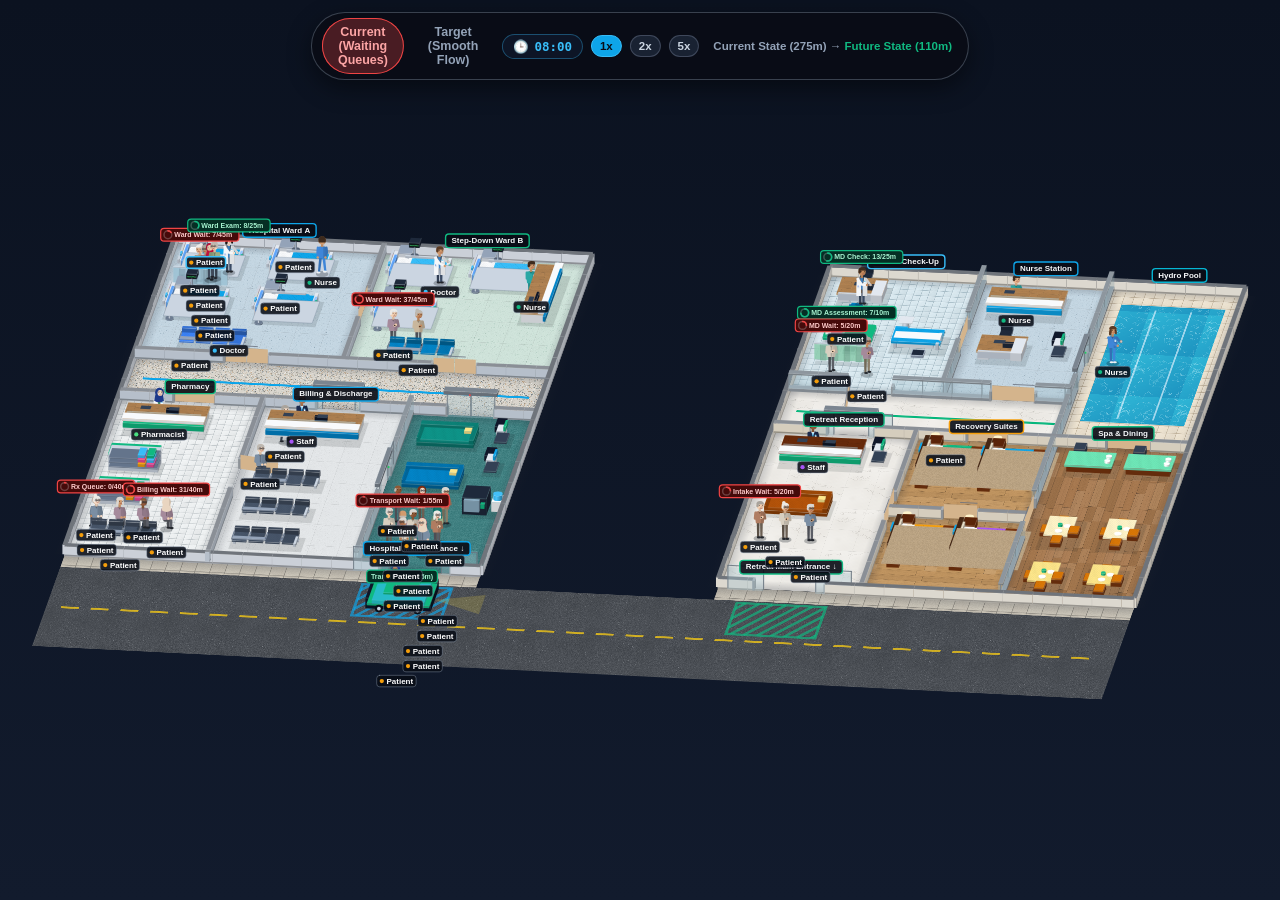
==== bahm330-a1/index.html @ 452f503d "Calibrate real-time shift clock, task progress rings, ease-in/out physics, and proportional clinical" ====
<!DOCTYPE html>
<html lang="en">
<head>
  <meta charset="UTF-8" />
  <meta name="viewport" content="width=device-width, initial-scale=1.0" />
  <title>Hospital to Retreat Concierge Transfer</title>
  <link rel="stylesheet" href="./styles.css" />
  <style>
    html, body {
      margin: 0;
      padding: 0;
      width: 100%;
      height: 100%;
      overflow: hidden;
      background: #0b1220;
    }
    .viewport {
      position: relative;
      width: 100vw;
      height: 100vh;
    }
    #iso-canvas {
      display: block;
      width: 100%;
      height: 100%;
    }
    .simple-switcher {
      position: fixed;
      top: 12px;
      left: 50%;
      transform: translateX(-50%);
      z-index: 50;
      display: flex;
      align-items: center;
      gap: 8px;
      padding: 5px 10px;
      background: rgba(9, 13, 22, 0.90);
      border: 1px solid rgba(148, 163, 184, 0.35);
      border-radius: 999px;
      box-shadow: 0 8px 24px rgba(0, 0, 0, 0.45);
      font-family: -apple-system, BlinkMacSystemFont, "Segoe UI", sans-serif;
    }
    .simple-switcher .mode-btn {
      padding: 7px 16px;
      border-radius: 999px;
      font-size: 0.78rem;
      font-weight: 700;
      border: none;
      cursor: pointer;
    }
    .clock-pill {
      display: flex;
      align-items: center;
      gap: 5px;
      padding: 4px 10px;
      border-radius: 999px;
      background: rgba(15, 23, 42, 0.9);
      border: 1px solid rgba(56, 189, 248, 0.35);
      color: #38bdf8;
      font-family: ui-monospace, SFMono-Regular, Menlo, monospace;
      font-size: 0.78rem;
      font-weight: 700;
    }
    .spd-btn {
      padding: 4px 8px;
      border-radius: 999px;
      font-size: 0.72rem;
      font-weight: 700;
      border: 1px solid rgba(148, 163, 184, 0.3);
      background: rgba(30, 41, 59, 0.8);
      color: #cbd5e1;
      cursor: pointer;
    }
    .spd-btn.active {
      background: #0ea5e9;
      color: #090d16;
      border-color: #38bdf8;
    }
    .cmp-strip {
      font-size: 0.72rem;
      font-weight: 600;
      color: #94a3b8;
      padding: 0 6px;
      white-space: nowrap;
    }
    .cmp-strip b {
      color: #10b981;
    }
  </style>
</head>
<body>
  <div class="simple-switcher">
    <button id="btn-mode-current" class="mode-btn active-current" onclick="SimApp.setMode('current')">
      Current (Waiting Queues)
    </button>
    <button id="btn-mode-future" class="mode-btn" onclick="SimApp.setMode('future')">
      Target (Smooth Flow)
    </button>
    <div class="clock-pill">
      <span>🕒</span>
      <span id="sim-clock">08:00</span>
    </div>
    <button id="spd-1" class="spd-btn active" onclick="SimApp.setSpeed(1)">1x</button>
    <button id="spd-2" class="spd-btn" onclick="SimApp.setSpeed(2)">2x</button>
    <button id="spd-5" class="spd-btn" onclick="SimApp.setSpeed(5)">5x</button>
    <span class="cmp-strip">Current State (275m) → <b>Future State (110m)</b></span>
  </div>

  <main class="viewport" id="viewport">
    <canvas id="iso-canvas"></canvas>
  </main>

  <script src="../engine/ph-engine.js"></script>
  <script src="../engine/ph-sprites.js"></script>
  <script src="./renderer.js"></script>
  <script src="./simulation.js"></script>
</body>
</html>
---- bahm330-a1/styles.css ----
:root {
  --bg: #0f172a;
  --panel: rgba(15, 23, 42, 0.94);
  --card: rgba(30, 41, 59, 0.93);
  --border: rgba(51, 65, 85, 0.9);
  --text: #f8fafc;
  --muted: #94a3b8;
  --primary: #0ea5e9;
  --optimal: #10b981;
  --warning: #f59e0b;
  --bottleneck: #ef4444;
  --font: -apple-system, BlinkMacSystemFont, "Segoe UI", Roboto, Inter, sans-serif;
  --mono: ui-monospace, SFMono-Regular, Menlo, Monaco, Consolas, monospace;
}

* {
  box-sizing: border-box;
  margin: 0;
  padding: 0;
}

body {
  background: var(--bg);
  color: var(--text);
  font-family: var(--font);
  overflow: hidden;
  width: 100vw;
  height: 100vh;
  display: flex;
  flex-direction: column;
  user-select: none;
}

.academic-badge {
  background: linear-gradient(90deg, rgba(14, 165, 233, 0.2), rgba(245, 158, 11, 0.2));
  border-bottom: 1px solid var(--border);
  padding: 3px 12px;
  text-align: center;
  font-family: var(--mono);
  font-size: 0.67rem;
  letter-spacing: 0.06em;
  color: var(--warning);
  font-weight: 700;
  z-index: 30;
  flex-shrink: 0;
}

.top-hud {
  background: var(--panel);
  backdrop-filter: blur(12px);
  border-bottom: 1px solid var(--border);
  padding: 6px 14px;
  display: flex;
  flex-wrap: wrap;
  justify-content: space-between;
  align-items: center;
  gap: 8px;
  z-index: 25;
  flex-shrink: 0;
}

.hud-left {
  display: flex;
  align-items: center;
  gap: 8px;
  flex-wrap: wrap;
}

.hud-left h1 {
  font-size: 0.92rem;
  font-weight: 700;
  letter-spacing: -0.01em;
}

.tag {
  font-family: var(--mono);
  font-size: 0.64rem;
  padding: 2px 8px;
  border-radius: 999px;
  background: rgba(14, 165, 233, 0.18);
  color: var(--primary);
  border: 1px solid rgba(14, 165, 233, 0.4);
}

.hud-controls {
  display: flex;
  align-items: center;
  gap: 6px;
  flex-wrap: wrap;
}

.mode-switcher {
  display: inline-flex;
  background: #090d16;
  border: 1px solid var(--border);
  border-radius: 6px;
  overflow: hidden;
}

.mode-btn {
  background: transparent;
  color: var(--muted);
  border: none;
  padding: 5px 10px;
  font-size: 0.7rem;
  font-weight: 700;
  cursor: pointer;
  transition: all 0.18s;
}

.mode-btn.active-current {
  background: rgba(239, 68, 68, 0.28);
  color: #fca5a5;
  box-shadow: inset 0 0 0 1px var(--bottleneck);
}

.mode-btn.active-future {
  background: rgba(16, 185, 129, 0.28);
  color: #6ee7b7;
  box-shadow: inset 0 0 0 1px var(--optimal);
}

.btn {
  background: #090d16;
  color: var(--text);
  border: 1px solid var(--border);
  padding: 5px 9px;
  border-radius: 5px;
  font-size: 0.69rem;
  font-weight: 600;
  cursor: pointer;
  text-decoration: none;
  display: inline-flex;
  align-items: center;
  gap: 4px;
  transition: all 0.15s;
}

.btn:hover {
  border-color: var(--primary);
  color: var(--primary);
}

.btn.active {
  background: var(--primary);
  color: #082f49;
  border-color: var(--primary);
}

.btn-csv {
  background: rgba(14, 165, 233, 0.16);
  border-color: var(--primary);
  color: var(--primary);
}

/* Prominent Before vs. After Impact Summary Strip */
.impact-strip {
  background: linear-gradient(90deg, rgba(15, 23, 42, 0.96), rgba(16, 185, 129, 0.14), rgba(14, 165, 233, 0.14));
  border-bottom: 1px solid var(--border);
  padding: 4px 14px;
  display: flex;
  justify-content: space-between;
  align-items: center;
  gap: 8px;
  flex-wrap: wrap;
  z-index: 24;
  flex-shrink: 0;
  font-family: var(--mono);
  font-size: 0.67rem;
}

.impact-strip.future-active {
  background: linear-gradient(90deg, rgba(6, 78, 59, 0.6), rgba(14, 165, 233, 0.25), rgba(6, 78, 59, 0.6));
  border-bottom-color: var(--optimal);
}

.impact-badges {
  display: flex;
  align-items: center;
  gap: 8px;
  flex-wrap: wrap;
}

.impact-title {
  font-weight: 800;
  color: #38bdf8;
  text-transform: uppercase;
  letter-spacing: 0.04em;
}

.impact-pill {
  background: rgba(9, 13, 22, 0.85);
  border: 1px solid rgba(16, 185, 129, 0.45);
  color: #6ee7b7;
  padding: 2px 8px;
  border-radius: 4px;
  font-weight: 700;
}

.impact-pill.warn {
  border-color: rgba(245, 158, 11, 0.45);
  color: #fcd34d;
}

.facility-state-tag {
  font-weight: 700;
  padding: 2px 8px;
  border-radius: 4px;
  background: rgba(239, 68, 68, 0.2);
  color: #fca5a5;
  border: 1px solid var(--bottleneck);
}

.facility-state-tag.upgraded {
  background: rgba(16, 185, 129, 0.22);
  color: #6ee7b7;
  border-color: var(--optimal);
}

/* Department Filter Sub-Bar */
.dept-bar {
  background: rgba(9, 13, 22, 0.9);
  border-bottom: 1px solid var(--border);
  padding: 4px 14px;
  display: flex;
  justify-content: space-between;
  align-items: center;
  gap: 8px;
  flex-wrap: wrap;
  z-index: 23;
  flex-shrink: 0;
}

.dept-tabs {
  display: flex;
  gap: 5px;
  flex-wrap: wrap;
}

.dept-tab {
  background: rgba(30, 41, 59, 0.7);
  color: var(--muted);
  border: 1px solid var(--border);
  padding: 3px 8px;
  border-radius: 4px;
  font-size: 0.66rem;
  font-family: var(--mono);
  cursor: pointer;
  transition: all 0.15s;
}

.dept-tab:hover,
.dept-tab.active {
  background: rgba(14, 165, 233, 0.2);
  color: var(--text);
  border-color: var(--primary);
}

.roster-summary {
  font-family: var(--mono);
  font-size: 0.66rem;
  color: var(--muted);
}

/* Main Isometric Viewport */
.viewport {
  position: relative;
  flex: 1;
  width: 100%;
  overflow: hidden;
  background: radial-gradient(circle at 50% 45%, #17253b 0%, #090d16 100%);
}

canvas#iso-canvas {
  width: 100%;
  height: 100%;
  display: block;
  cursor: grab;
}

canvas#iso-canvas:active {
  cursor: grabbing;
}

/* Floating KPI Strip */
.floating-kpis {
  position: absolute;
  top: 10px;
  left: 12px;
  display: flex;
  gap: 8px;
  flex-wrap: wrap;
  z-index: 15;
  pointer-events: none;
  max-width: calc(100% - 370px);
}

.kpi-pill {
  background: var(--card);
  backdrop-filter: blur(10px);
  border: 1px solid var(--border);
  border-left: 3px solid var(--primary);
  border-radius: 6px;
  padding: 6px 10px;
  min-width: 140px;
  pointer-events: auto;
}

.kpi-pill.optimal { border-left-color: var(--optimal); }
.kpi-pill.warning { border-left-color: var(--warning); }
.kpi-pill.bottleneck { border-left-color: var(--bottleneck); }

.kpi-pill .lbl {
  font-size: 0.59rem;
  text-transform: uppercase;
  color: var(--muted);
  letter-spacing: 0.04em;
}

.kpi-pill .val {
  font-family: var(--mono);
  font-size: 0.98rem;
  font-weight: 700;
  margin-top: 1px;
}

.kpi-pill .sub {
  font-family: var(--mono);
  font-size: 0.59rem;
  color: var(--muted);
}

/* Project Hospital Tabbed Inspection Card */
.inspector-card {
  position: absolute;
  top: 10px;
  right: 12px;
  width: 345px;
  background: var(--card);
  backdrop-filter: blur(14px);
  border: 1px solid var(--primary);
  border-radius: 8px;
  padding: 11px;
  z-index: 18;
  box-shadow: 0 12px 32px rgba(0, 0, 0, 0.65);
}

.insp-header {
  display: flex;
  justify-content: space-between;
  align-items: flex-start;
  gap: 6px;
  border-bottom: 1px solid var(--border);
  padding-bottom: 6px;
  margin-bottom: 7px;
}

.insp-title {
  font-size: 0.8rem;
  font-weight: 700;
  color: var(--text);
}

.insp-subtitle {
  font-size: 0.64rem;
  color: var(--muted);
  font-family: var(--mono);
}

.insp-badge {
  font-family: var(--mono);
  font-size: 0.61rem;
  padding: 2px 6px;
  border-radius: 4px;
  background: rgba(14, 165, 233, 0.2);
  color: var(--primary);
  white-space: nowrap;
}

.insp-tabs {
  display: grid;
  grid-template-columns: repeat(3, 1fr);
  gap: 4px;
  margin-bottom: 7px;
  background: #090d16;
  padding: 3px;
  border-radius: 6px;
  border: 1px solid var(--border);
}

.insp-tab {
  background: transparent;
  color: var(--muted);
  border: none;
  padding: 4px 6px;
  font-size: 0.63rem;
  font-weight: 600;
  border-radius: 4px;
  cursor: pointer;
}

.insp-tab.active {
  background: var(--primary);
  color: #082f49;
}

.vitals-grid {
  display: grid;
  grid-template-columns: repeat(3, 1fr);
  gap: 5px;
  margin-bottom: 7px;
  font-family: var(--mono);
  font-size: 0.63rem;
}

.vital-box {
  background: rgba(9, 13, 22, 0.8);
  border: 1px solid var(--border);
  border-radius: 4px;
  padding: 4px 5px;
  text-align: center;
}

.vital-box span {
  display: block;
  font-size: 0.53rem;
  color: var(--muted);
}

.progress-bar-wrap {
  height: 7px;
  background: #090d16;
  border-radius: 999px;
  overflow: hidden;
  border: 1px solid var(--border);
  margin: 5px 0 7px;
}

.progress-bar-fill {
  height: 100%;
  background: linear-gradient(90deg, var(--primary), var(--optimal));
  width: 40%;
  transition: width 0.2s;
}

.tab-pane {
  display: none;
}

.tab-pane.active {
  display: block;
}

.log-box {
  background: rgba(9, 13, 22, 0.86);
  border: 1px solid var(--border);
  border-radius: 6px;
  padding: 6px 8px;
  max-height: 160px;
  overflow-y: auto;
  font-family: var(--mono);
  font-size: 0.62rem;
  display: flex;
  flex-direction: column;
  gap: 4px;
}

.log-row {
  display: flex;
  gap: 6px;
  line-height: 1.3;
  padding-bottom: 3px;
  border-bottom: 1px dashed rgba(51, 65, 85, 0.5);
}

.log-row.done { color: #6ee7b7; }
.log-row.active { color: #38bdf8; font-weight: 700; }
.log-row.wait { color: #fca5a5; font-weight: 700; }

.rca-box {
  background: rgba(9, 13, 22, 0.86);
  border: 1px solid var(--border);
  border-radius: 6px;
  padding: 7px;
  font-size: 0.66rem;
  line-height: 1.4;
  color: var(--text);
}

/* Bottom Event Ticker & Compare Bar */
.bottom-hud {
  position: absolute;
  bottom: 10px;
  left: 12px;
  right: 12px;
  display: flex;
  justify-content: space-between;
  align-items: flex-end;
  gap: 10px;
  pointer-events: none;
  z-index: 16;
}

.ticker-dock {
  background: var(--card);
  backdrop-filter: blur(10px);
  border: 1px solid var(--border);
  border-radius: 8px;
  padding: 7px 11px;
  pointer-events: auto;
  flex: 1;
  max-width: 860px;
}

.compare-bars {
  display: grid;
  grid-template-columns: 1fr 1fr;
  gap: 8px;
  margin-bottom: 5px;
  font-family: var(--mono);
  font-size: 0.6rem;
}

.bar-line {
  display: flex;
  height: 7px;
  border-radius: 3px;
  overflow: hidden;
  background: #090d16;
  margin-top: 2px;
}

.ticker-text {
  font-family: var(--mono);
  font-size: 0.65rem;
  color: #38bdf8;
  white-space: nowrap;
  overflow: hidden;
  text-overflow: ellipsis;
}

.cam-dock {
  background: var(--card);
  backdrop-filter: blur(10px);
  border: 1px solid var(--border);
  border-radius: 8px;
  padding: 6px;
  display: flex;
  gap: 5px;
  pointer-events: auto;
}

footer {
  background: #090d16;
  border-top: 1px solid var(--border);
  padding: 4px 12px;
  text-align: center;
  font-family: var(--mono);
  font-size: 0.63rem;
  color: var(--muted);
  z-index: 30;
  flex-shrink: 0;
}
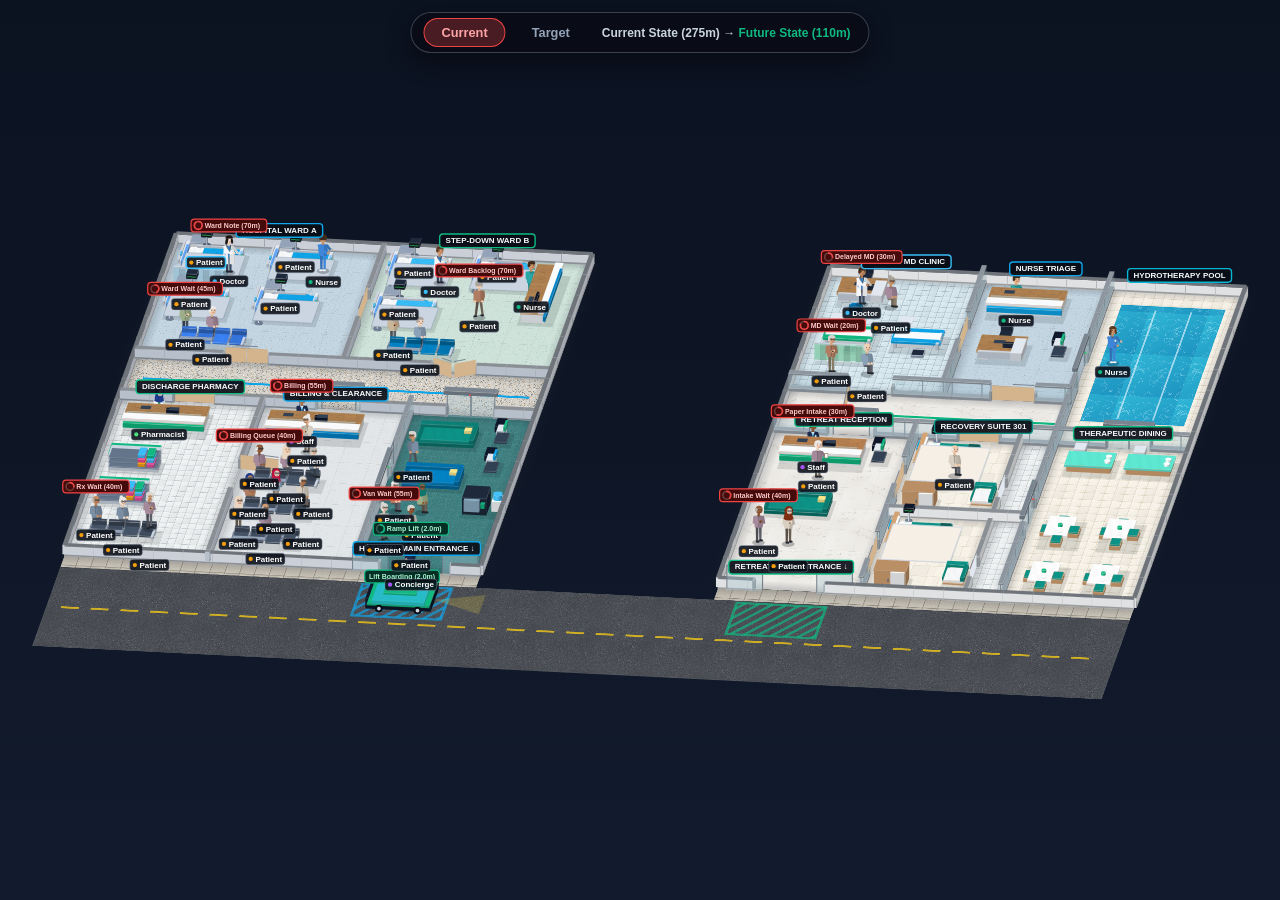
==== commit 09510c16: "Strip UI to Current|Target toggle only, brighten Recovery Suites, fix endless running loops, and cal" ====
--- a/bahm330-a1/index.html
+++ b/bahm330-a1/index.html
@@ -33,7 +33,7 @@
       display: flex;
       align-items: center;
       gap: 8px;
-      padding: 5px 10px;
+      padding: 5px 12px;
       background: rgba(9, 13, 22, 0.90);
       border: 1px solid rgba(148, 163, 184, 0.35);
       border-radius: 999px;
@@ -41,45 +41,17 @@
       font-family: -apple-system, BlinkMacSystemFont, "Segoe UI", sans-serif;
     }
     .simple-switcher .mode-btn {
-      padding: 7px 16px;
+      padding: 7px 18px;
       border-radius: 999px;
-      font-size: 0.78rem;
+      font-size: 0.80rem;
       font-weight: 700;
       border: none;
       cursor: pointer;
     }
-    .clock-pill {
-      display: flex;
-      align-items: center;
-      gap: 5px;
-      padding: 4px 10px;
-      border-radius: 999px;
-      background: rgba(15, 23, 42, 0.9);
-      border: 1px solid rgba(56, 189, 248, 0.35);
-      color: #38bdf8;
-      font-family: ui-monospace, SFMono-Regular, Menlo, monospace;
-      font-size: 0.78rem;
-      font-weight: 700;
-    }
-    .spd-btn {
-      padding: 4px 8px;
-      border-radius: 999px;
-      font-size: 0.72rem;
-      font-weight: 700;
-      border: 1px solid rgba(148, 163, 184, 0.3);
-      background: rgba(30, 41, 59, 0.8);
+    .cmp-strip {
+      font-size: 0.75rem;
+      font-weight: 600;
       color: #cbd5e1;
-      cursor: pointer;
-    }
-    .spd-btn.active {
-      background: #0ea5e9;
-      color: #090d16;
-      border-color: #38bdf8;
-    }
-    .cmp-strip {
-      font-size: 0.72rem;
-      font-weight: 600;
-      color: #94a3b8;
       padding: 0 6px;
       white-space: nowrap;
     }
@@ -91,18 +63,11 @@
 <body>
   <div class="simple-switcher">
     <button id="btn-mode-current" class="mode-btn active-current" onclick="SimApp.setMode('current')">
-      Current (Waiting Queues)
+      Current
     </button>
     <button id="btn-mode-future" class="mode-btn" onclick="SimApp.setMode('future')">
-      Target (Smooth Flow)
+      Target
     </button>
-    <div class="clock-pill">
-      <span>🕒</span>
-      <span id="sim-clock">08:00</span>
-    </div>
-    <button id="spd-1" class="spd-btn active" onclick="SimApp.setSpeed(1)">1x</button>
-    <button id="spd-2" class="spd-btn" onclick="SimApp.setSpeed(2)">2x</button>
-    <button id="spd-5" class="spd-btn" onclick="SimApp.setSpeed(5)">5x</button>
     <span class="cmp-strip">Current State (275m) → <b>Future State (110m)</b></span>
   </div>
 
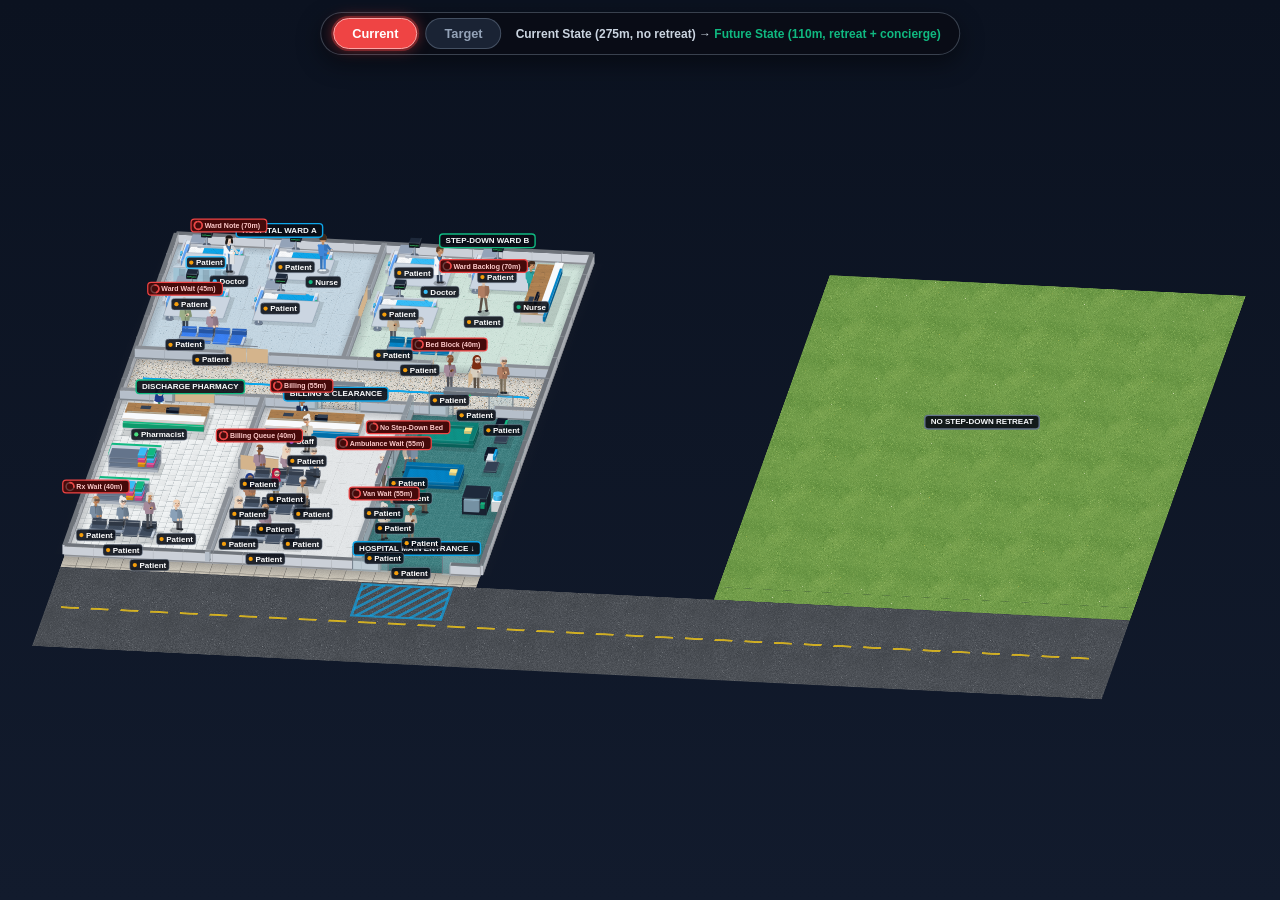
==== commit a5deba97: "a1: retreat village only in Target (Current = hospital + late ambulance home); unify Current/Target " ====
--- a/bahm330-a1/index.html
+++ b/bahm330-a1/index.html
@@ -45,8 +45,27 @@
       border-radius: 999px;
       font-size: 0.80rem;
       font-weight: 700;
-      border: none;
+      border: 1px solid rgba(148, 163, 184, 0.35);
+      background: rgba(30, 41, 59, 0.85);
+      color: #94a3b8;
+      box-shadow: none;
       cursor: pointer;
+      transition: all 0.18s;
+    }
+    .simple-switcher .mode-btn:hover {
+      color: #e2e8f0;
+    }
+    .simple-switcher .mode-btn.active-current {
+      background: #ef4444;
+      border-color: #fca5a5;
+      color: #ffffff;
+      box-shadow: 0 0 0 2px rgba(239, 68, 68, 0.35), 0 0 14px rgba(239, 68, 68, 0.55);
+    }
+    .simple-switcher .mode-btn.active-future {
+      background: #10b981;
+      border-color: #6ee7b7;
+      color: #ffffff;
+      box-shadow: 0 0 0 2px rgba(16, 185, 129, 0.35), 0 0 14px rgba(16, 185, 129, 0.55);
     }
     .cmp-strip {
       font-size: 0.75rem;
@@ -68,7 +87,7 @@
     <button id="btn-mode-future" class="mode-btn" onclick="SimApp.setMode('future')">
       Target
     </button>
-    <span class="cmp-strip">Current State (275m) → <b>Future State (110m)</b></span>
+    <span class="cmp-strip">Current State (275m, no retreat) → <b>Future State (110m, retreat + concierge)</b></span>
   </div>
 
   <main class="viewport" id="viewport">
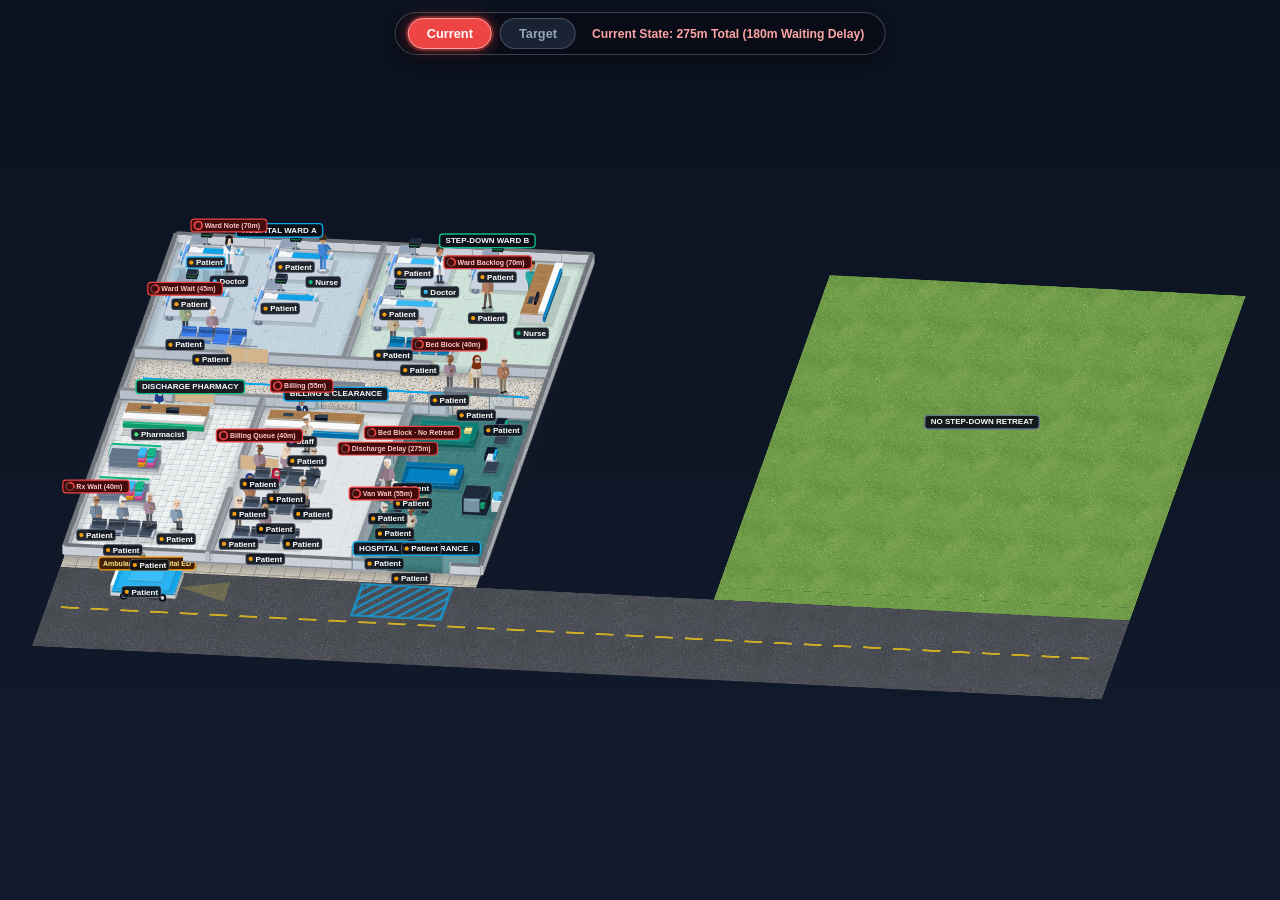
==== commit 89e0c923: "Ambulance brings patients to Hospital ED only in Current mode; show only active mode state time acro" ====
--- a/bahm330-a1/index.html
+++ b/bahm330-a1/index.html
@@ -68,14 +68,16 @@
       box-shadow: 0 0 0 2px rgba(16, 185, 129, 0.35), 0 0 14px rgba(16, 185, 129, 0.55);
     }
     .cmp-strip {
-      font-size: 0.75rem;
-      font-weight: 600;
-      color: #cbd5e1;
-      padding: 0 6px;
+      font-size: 0.76rem;
+      font-weight: 700;
+      padding: 0 8px;
       white-space: nowrap;
     }
-    .cmp-strip b {
-      color: #10b981;
+    .cmp-strip.cur-state {
+      color: #fca5a5;
+    }
+    .cmp-strip.fut-state {
+      color: #6ee7b7;
     }
   </style>
 </head>
@@ -87,7 +89,7 @@
     <button id="btn-mode-future" class="mode-btn" onclick="SimApp.setMode('future')">
       Target
     </button>
-    <span class="cmp-strip">Current State (275m, no retreat) → <b>Future State (110m, retreat + concierge)</b></span>
+    <span id="state-time-strip" class="cmp-strip cur-state">Current State: 275m Total (180m Waiting Delay)</span>
   </div>
 
   <main class="viewport" id="viewport">
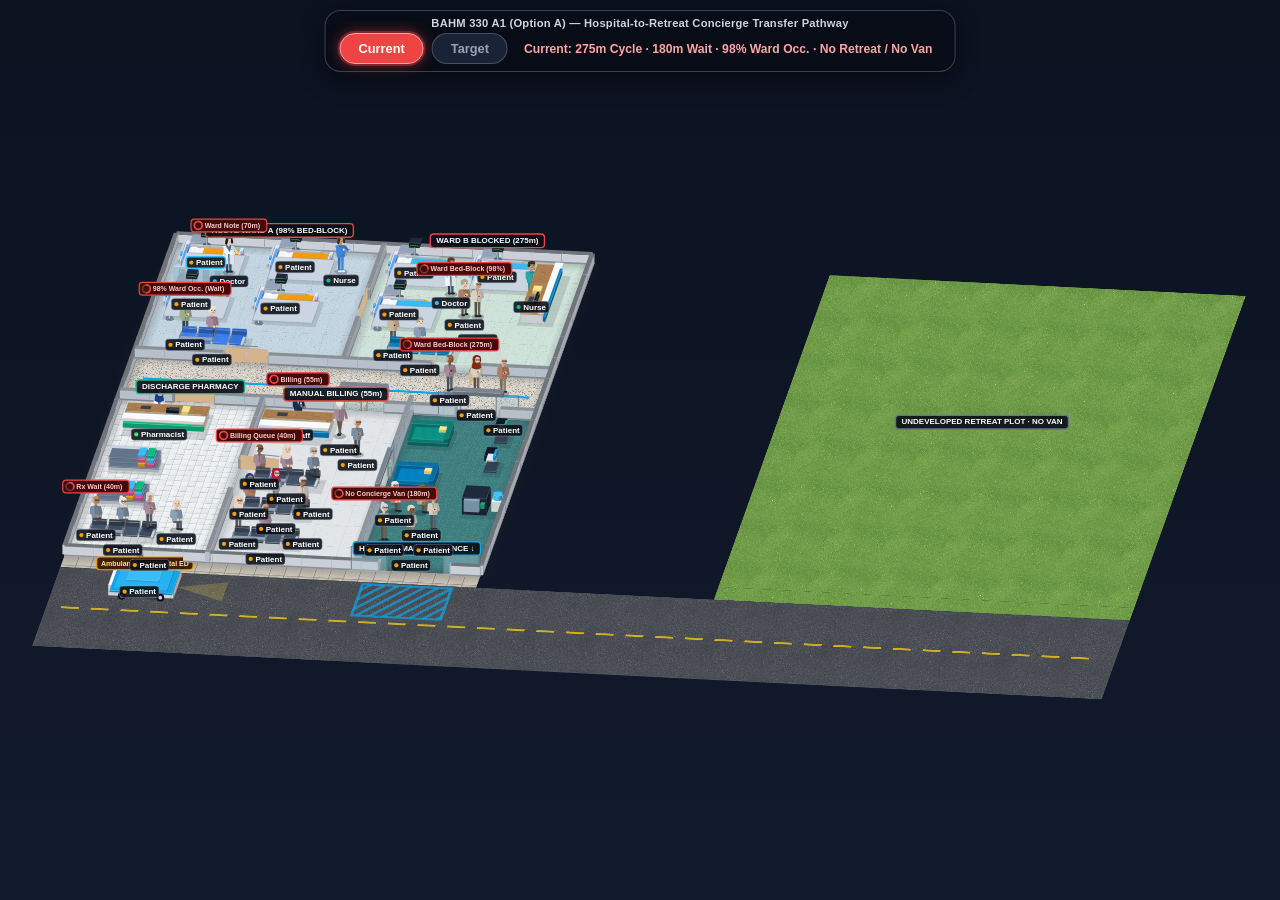
==== commit 8361f4ca: "Align root hub and all 3 simulations with locked BAHM330/331 assignments and metrics" ====
--- a/bahm330-a1/index.html
+++ b/bahm330-a1/index.html
@@ -3,7 +3,7 @@
 <head>
   <meta charset="UTF-8" />
   <meta name="viewport" content="width=device-width, initial-scale=1.0" />
-  <title>Hospital to Retreat Concierge Transfer</title>
+  <title>BAHM 330 A1 (Option A) — Hospital-to-Retreat Concierge Transfer Pathway</title>
   <link rel="stylesheet" href="./styles.css" />
   <style>
     html, body {
@@ -26,19 +26,38 @@
     }
     .simple-switcher {
       position: fixed;
-      top: 12px;
+      top: 10px;
       left: 50%;
       transform: translateX(-50%);
       z-index: 50;
       display: flex;
+      flex-direction: column;
       align-items: center;
-      gap: 8px;
-      padding: 5px 12px;
-      background: rgba(9, 13, 22, 0.90);
+      gap: 4px;
+      padding: 6px 14px 7px;
+      max-width: 96vw;
+      background: rgba(9, 13, 22, 0.92);
       border: 1px solid rgba(148, 163, 184, 0.35);
-      border-radius: 999px;
+      border-radius: 16px;
       box-shadow: 0 8px 24px rgba(0, 0, 0, 0.45);
       font-family: -apple-system, BlinkMacSystemFont, "Segoe UI", sans-serif;
+    }
+    .simple-title {
+      font-size: 0.70rem;
+      font-weight: 700;
+      color: #cbd5e1;
+      letter-spacing: 0.02em;
+      white-space: nowrap;
+      overflow: hidden;
+      text-overflow: ellipsis;
+      max-width: 92vw;
+    }
+    .simple-row {
+      display: flex;
+      align-items: center;
+      flex-wrap: wrap;
+      justify-content: center;
+      gap: 8px;
     }
     .simple-switcher .mode-btn {
       padding: 7px 18px;
@@ -83,13 +102,16 @@
 </head>
 <body>
   <div class="simple-switcher">
-    <button id="btn-mode-current" class="mode-btn active-current" onclick="SimApp.setMode('current')">
-      Current
-    </button>
-    <button id="btn-mode-future" class="mode-btn" onclick="SimApp.setMode('future')">
-      Target
-    </button>
-    <span id="state-time-strip" class="cmp-strip cur-state">Current State: 275m Total (180m Waiting Delay)</span>
+    <div class="simple-title">BAHM 330 A1 (Option A) — Hospital-to-Retreat Concierge Transfer Pathway</div>
+    <div class="simple-row">
+      <button id="btn-mode-current" class="mode-btn active-current" onclick="SimApp.setMode('current')">
+        Current
+      </button>
+      <button id="btn-mode-future" class="mode-btn" onclick="SimApp.setMode('future')">
+        Target
+      </button>
+      <span id="state-time-strip" class="cmp-strip cur-state">Current: 275m Cycle · 180m Wait · 98% Ward Occ. · No Retreat / No Van</span>
+    </div>
   </div>
 
   <main class="viewport" id="viewport">
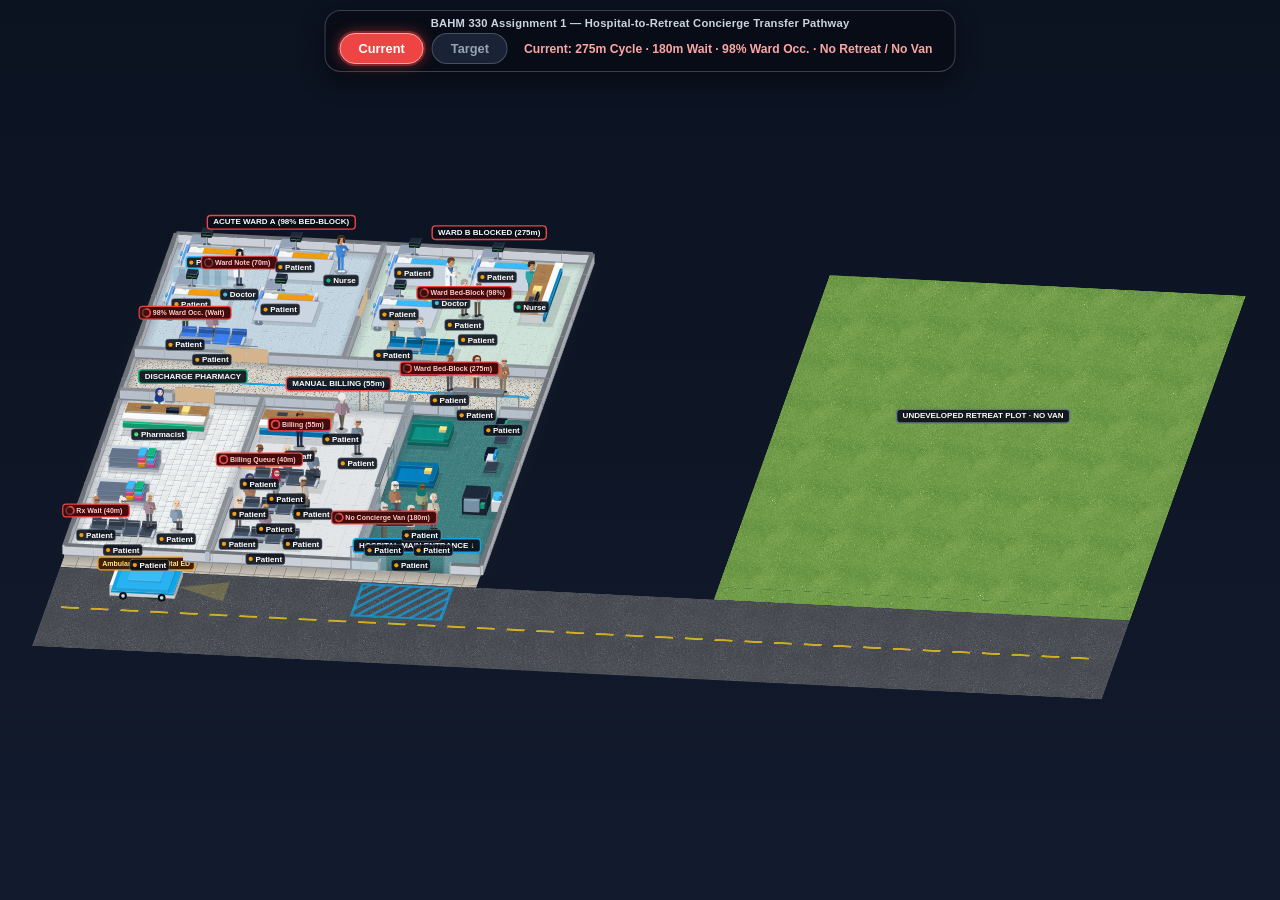
==== commit 35d50bf8: "Remove Option A/Group Case labels, prevent sign/badge overlaps, add white/emerald concierge van, and" ====
--- a/bahm330-a1/index.html
+++ b/bahm330-a1/index.html
@@ -3,7 +3,7 @@
 <head>
   <meta charset="UTF-8" />
   <meta name="viewport" content="width=device-width, initial-scale=1.0" />
-  <title>BAHM 330 A1 (Option A) — Hospital-to-Retreat Concierge Transfer Pathway</title>
+  <title>BAHM 330 Assignment 1 — Hospital-to-Retreat Concierge Transfer Pathway</title>
   <link rel="stylesheet" href="./styles.css" />
   <style>
     html, body {
@@ -102,7 +102,7 @@
 </head>
 <body>
   <div class="simple-switcher">
-    <div class="simple-title">BAHM 330 A1 (Option A) — Hospital-to-Retreat Concierge Transfer Pathway</div>
+    <div class="simple-title">BAHM 330 Assignment 1 — Hospital-to-Retreat Concierge Transfer Pathway</div>
     <div class="simple-row">
       <button id="btn-mode-current" class="mode-btn active-current" onclick="SimApp.setMode('current')">
         Current
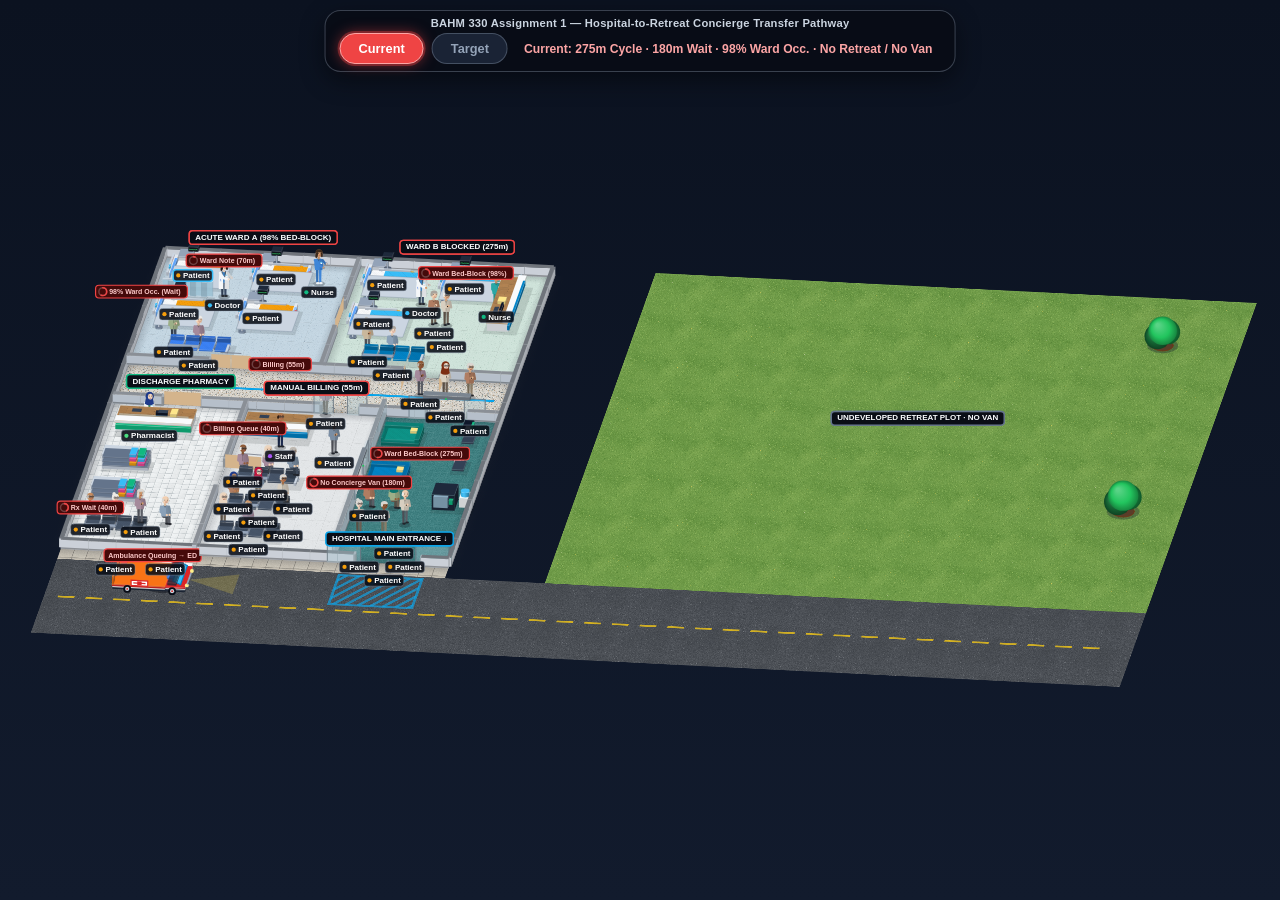
==== commit 67695a59: "Fix embed camera auto-fit (+55px Y, 0.85x zoom) and 9px HUD/label scaling" ====
--- a/bahm330-a1/index.html
+++ b/bahm330-a1/index.html
@@ -98,7 +98,66 @@
     .cmp-strip.fut-state {
       color: #6ee7b7;
     }
+    @media (max-width: 1199px) {
+      .simple-switcher {
+        top: 6px;
+        padding: 4px 10px 5px;
+        gap: 3px;
+        max-width: calc(100vw - 16px);
+      }
+      .simple-title {
+        font-size: 0.64rem;
+      }
+      .simple-row {
+        gap: 4px;
+        flex-wrap: wrap;
+        justify-content: center;
+      }
+      .mode-btn {
+        padding: 3px 11px;
+        font-size: 0.68rem;
+      }
+      .cmp-strip {
+        font-size: 9px;
+        padding: 0 4px;
+        white-space: normal;
+        text-align: center;
+        line-height: 1.2;
+      }
+    }
+    html.is-embed .simple-switcher {
+      top: 6px;
+      padding: 4px 10px 5px;
+      gap: 3px;
+      max-width: calc(100vw - 16px);
+    }
+    html.is-embed .simple-title {
+      font-size: 0.64rem;
+    }
+    html.is-embed .simple-row {
+      gap: 4px;
+      flex-wrap: wrap;
+      justify-content: center;
+    }
+    html.is-embed .mode-btn {
+      padding: 3px 11px;
+      font-size: 0.68rem;
+    }
+    html.is-embed .cmp-strip {
+      font-size: 9px;
+      padding: 0 4px;
+      white-space: normal;
+      text-align: center;
+      line-height: 1.2;
+    }
   </style>
+  <script>
+    try {
+      if (window.self !== window.top) document.documentElement.classList.add('is-embed');
+    } catch (_) {
+      document.documentElement.classList.add('is-embed');
+    }
+  </script>
 </head>
 <body>
   <div class="simple-switcher">
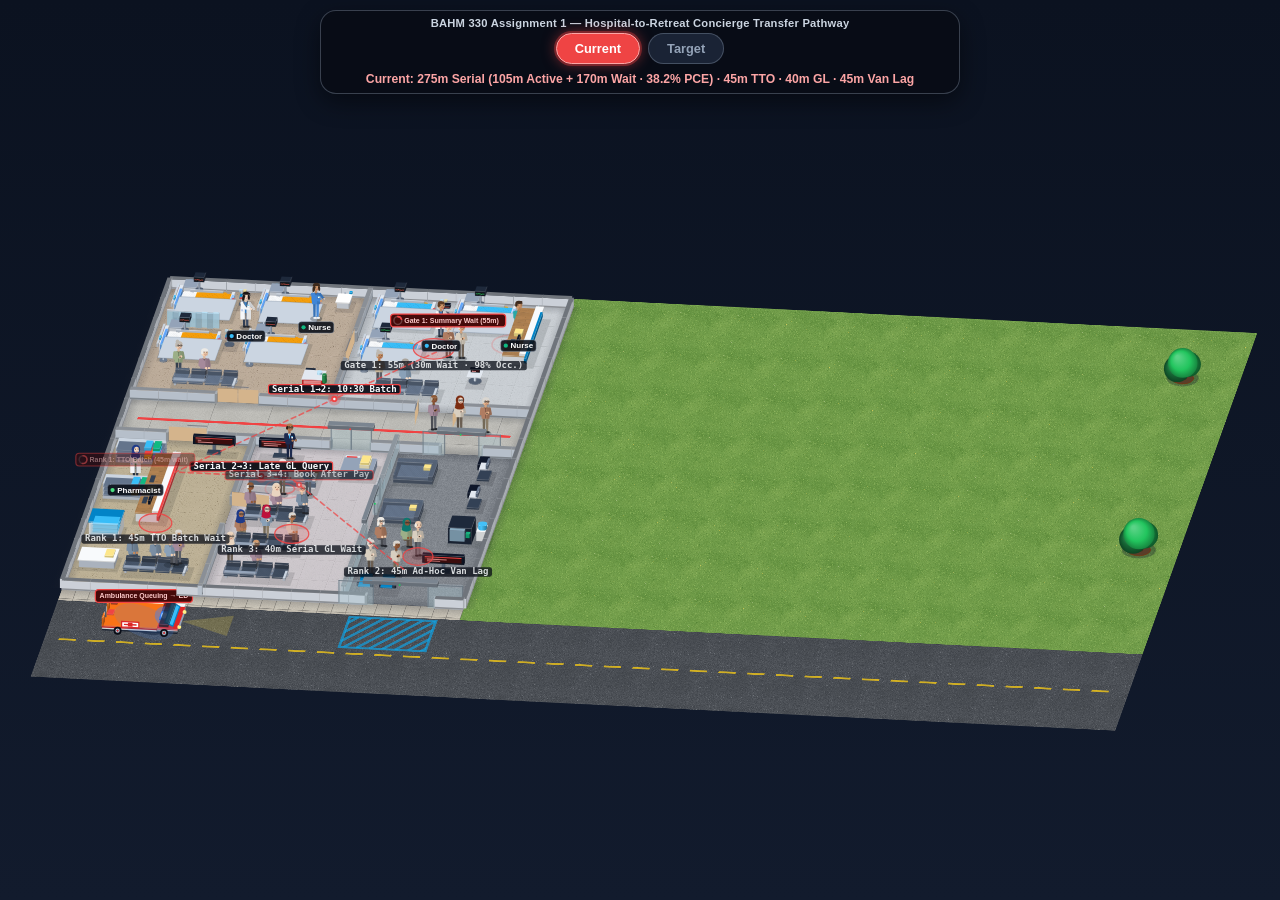
==== commit f0fff936: "bahm330-a1: align with 16-slide presentation (170m->10m wait, Track A/B/C, ISBAR & Hyperbaric pod)" ====
--- a/bahm330-a1/index.html
+++ b/bahm330-a1/index.html
@@ -169,7 +169,7 @@
       <button id="btn-mode-future" class="mode-btn" onclick="SimApp.setMode('future')">
         Target
       </button>
-      <span id="state-time-strip" class="cmp-strip cur-state">Current: 275m Cycle · 180m Wait · 98% Ward Occ. · No Retreat / No Van</span>
+      <span id="state-time-strip" class="cmp-strip cur-state">Current: 275m Serial (105m Active + 170m Wait · 38.2% PCE) · 45m TTO · 40m GL · 45m Van Lag</span>
     </div>
   </div>
 
